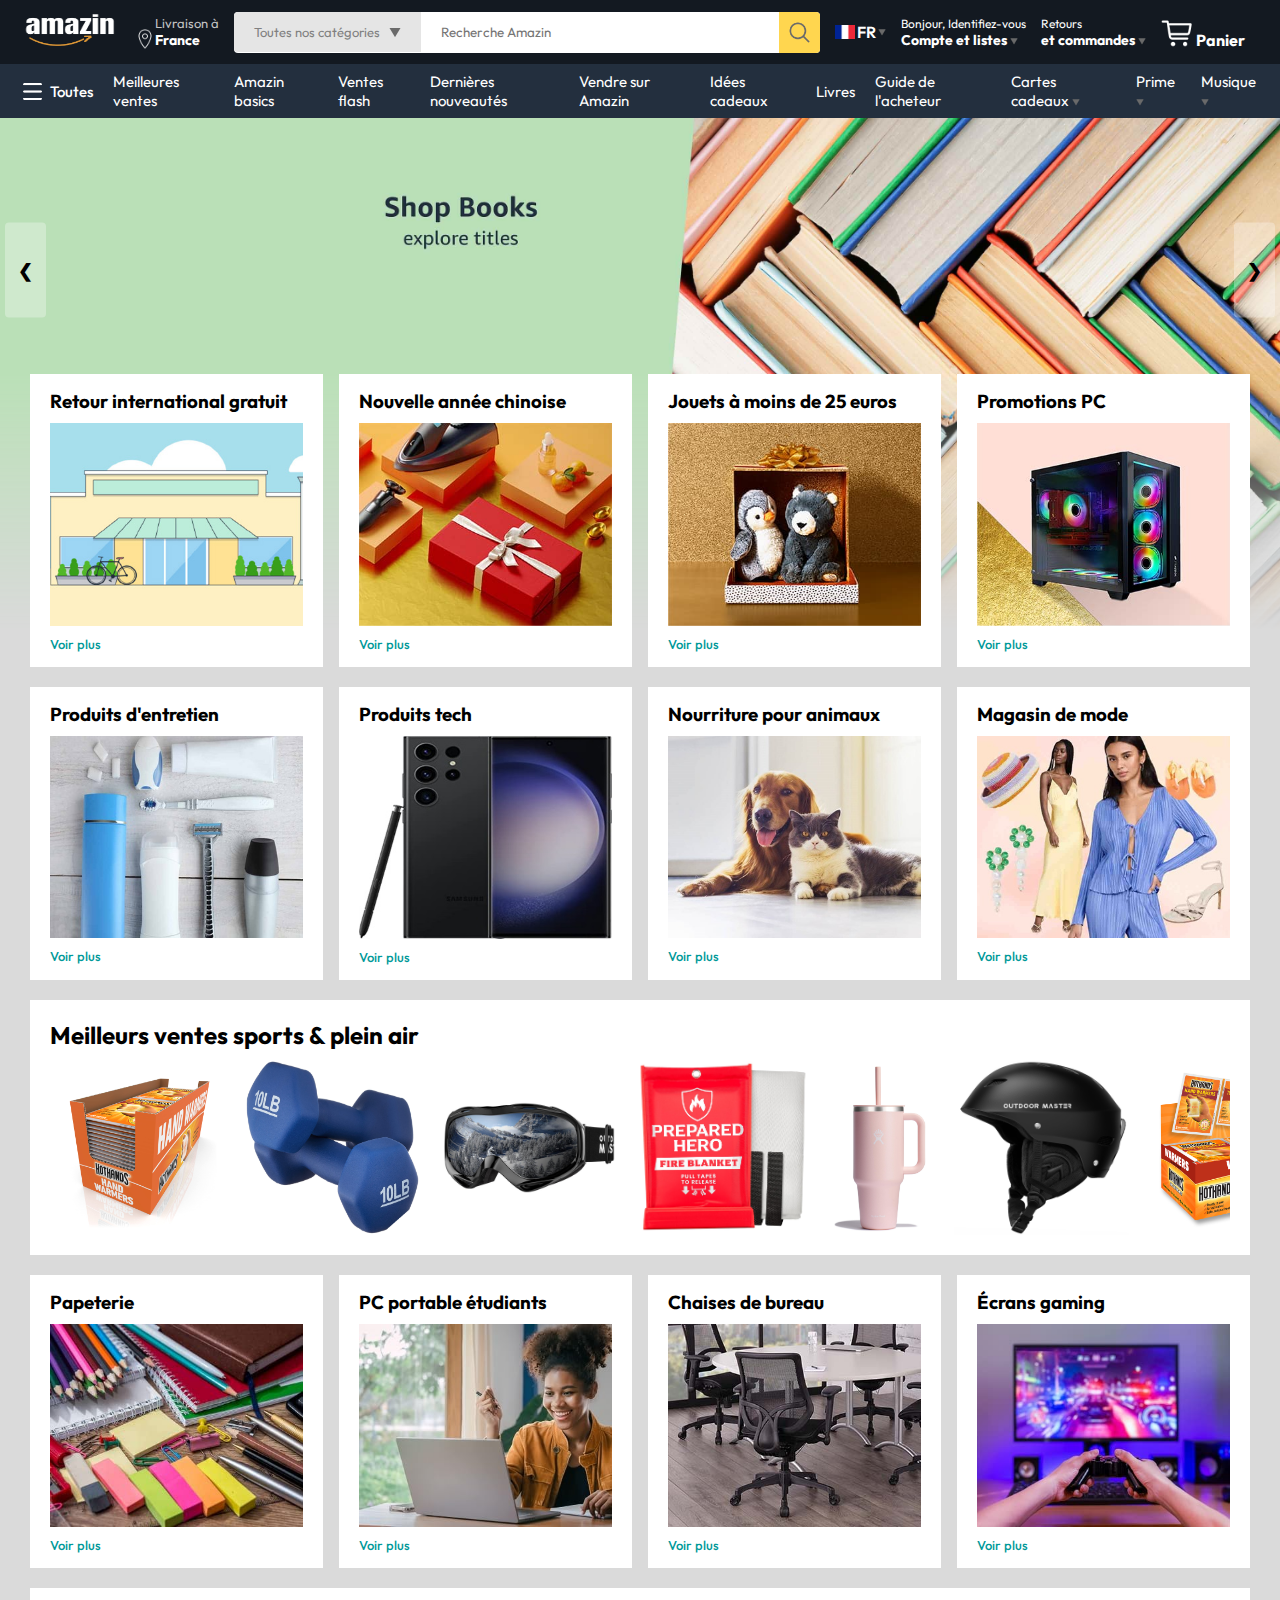
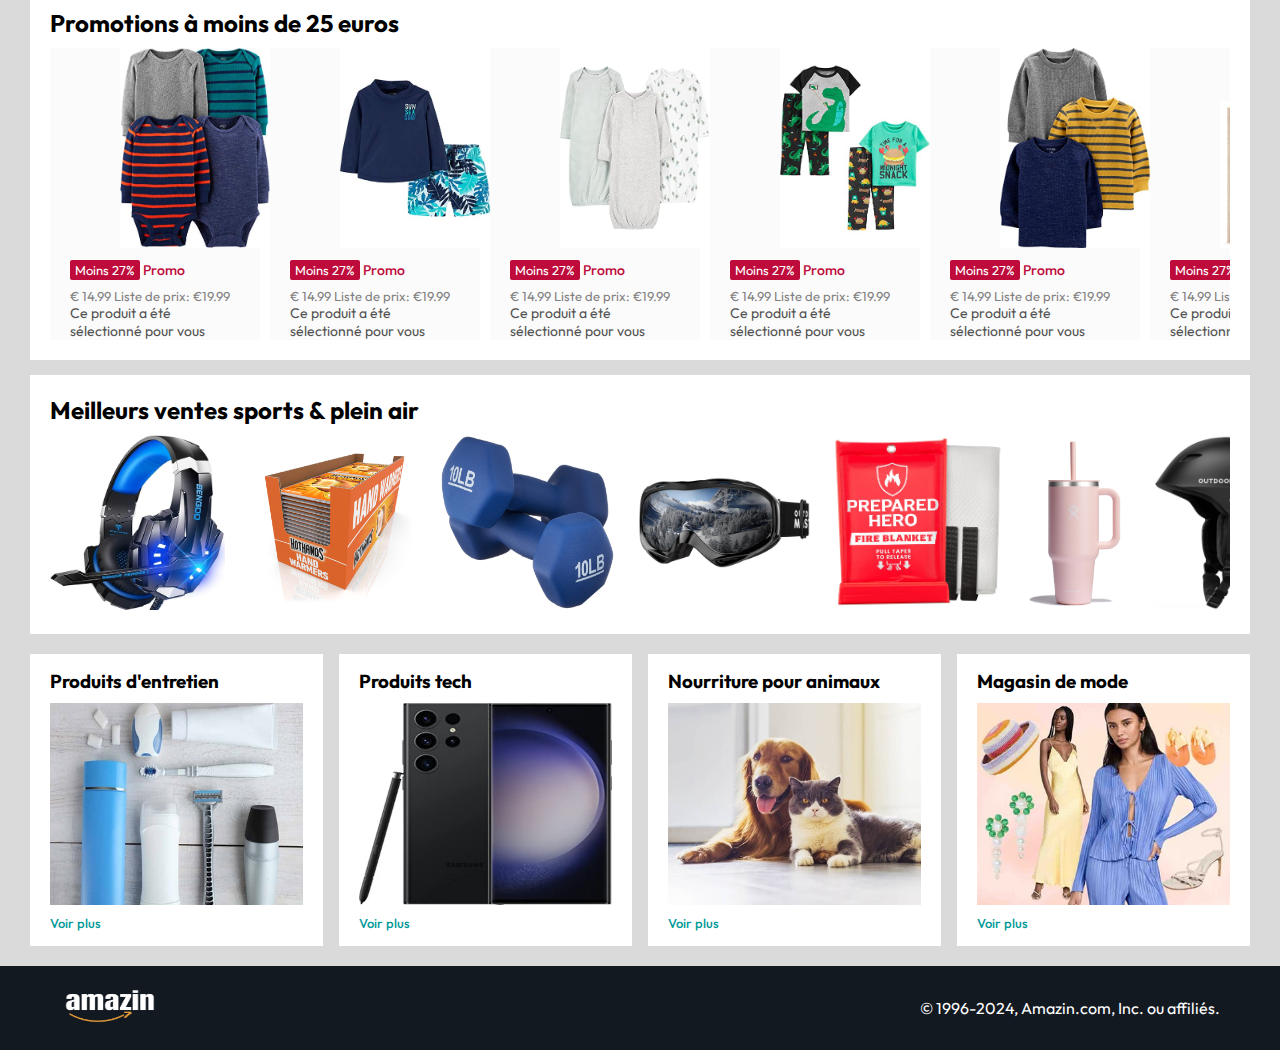
==== index.html @ aceb0869 "panier" ====
<!DOCTYPE html>
<html lang="fr">

<head>
    <meta charset="UTF-8">
    <meta name="viewport" content="width=device-width, initial-scale=1.0">
    <title>Amazin</title>
    <link rel="stylesheet" href="./assets/css/style.css">
    <script src="./assets/js/script.js" defer></script>
    <link rel="preconnect" href="https://fonts.googleapis.com">
    <link rel="preconnect" href="https://fonts.gstatic.com" crossorigin>
    <link
        href="https://fonts.googleapis.com/css2?family=Outfit:wght@100..900&family=Poppins:ital,wght@0,100;0,200;0,300;0,400;0,500;0,600;0,700;0,800;0,900;1,100;1,200;1,300;1,400;1,500;1,600;1,700;1,800;1,900&display=swap"
        rel="stylesheet">
</head>

<body>
    <nav>
        <a href="/"><img src="./assets/images/amazin_logo_white2.png" width="100px" height="40px" alt="Amazin Logo"></a>
        <div class="nav-country">
            <img src="./assets/images/location_icon.png" width="20px">
            <div>
                <p>Livraison à</p>
                <h1>France</h1>
            </div>
        </div>
        <div class="nav-search">
            <div class="nav-search-category">
                <p>Toutes nos catégories</p>
                <img src="./assets/images/dropdown_icon.png" height="12px">
            </div>
            <input type="text" class="nav-search-input" placeholder="Recherche Amazin">
            <img src="./assets/images/search_icon.png" class="nav-search-icon">
        </div>
        <div class="nav-language">
            <img src="./assets/images/fr_flag.png" width="20px" alt="">
            <p>FR</p>
            <img src="./assets/images/dropdown_icon.png" width="8px" alt="">
        </div>
        <div class="nav-text">
            <p>Bonjour, Identifiez-vous</p>
            <h1>Compte et listes <img src="./assets/images/dropdown_icon.png" width="8px" alt=""></h1>
        </div>
        <div class="nav-text">
            <p>Retours</p>
            <h1>et commandes <img src="./assets/images/dropdown_icon.png" width="8px" alt=""></h1>
        </div>
        <a href="/cart.html" class="nav-cart"><img src="./assets/images/add_cart_white.png" width="35px" alt=""> <h4>Panier</h4></a>
    </nav>
    <div class="nav-bottom">
        <div>
            <img src="./assets/images/menu_icon_slim.png" width="25px" alt="">
            <p>Toutes</p>
        </div>
        <p>Meilleures ventes</p>
        <p>Amazin basics</p>
        <p>Ventes flash</p>
        <p>Dernières nouveautés</p>
        <p>Vendre sur Amazin</p>
        <p>Idées cadeaux</p>
        <p>Livres</p>
        <p>Guide de l'acheteur</p>
        <p>Cartes cadeaux <img src="./assets/images/dropdown_icon.png" width="8px" alt=""></p>
        <p>Prime <img src="./assets/images/dropdown_icon.png" width="8px" alt=""></p>
        <p>Musique <img src="./assets/images/dropdown_icon.png" width="8px" alt=""></p>
    </div>
    <div class="header-slider">
        <a href="#" class="control-prev">&#10094;</a>
        <a href="#" class="control-next">&#10095;</a>
        <ul>
            <li><img src="./assets/images/header1.jpg" class="header-img" alt="image 1"></li>
            <li><img src="./assets/images/header2.jpg" class="header-img" alt="image 2"></li>
            <li><img src="./assets/images/header3.jpg" class="header-img" alt="image 3"></li>
            <li><img src="./assets/images/header4.jpg" class="header-img" alt="image 4"></li>
            <li><img src="./assets/images/header5.jpg" class="header-img" alt="image 5"></li>
            <li><img src="./assets/images/header6.jpg" class="header-img" alt="image 6"></li>
        </ul>
    </div>
    <div class="box-row header-box">
        <div class="box-col">
            <h3>Retour international gratuit</h3>
            <img src="./assets/images/box1-1.jpg" alt="retours">
            <a href="/">Voir plus</a>
        </div>
        <div class="box-col">
            <h3>Nouvelle année chinoise</h3>
            <img src="./assets/images/box1-2.jpg" alt="">
            <a href="/">Voir plus</a>
        </div>
        <div class="box-col">
            <h3>Jouets à moins de 25 euros</h3>
            <img src="./assets/images/box1-3.jpg" alt="">
            <a href="/">Voir plus</a>
        </div>
        <div class="box-col">
            <h3>Promotions PC</h3>
            <img src="./assets/images/box1-4.jpg" alt="">
            <a href="/">Voir plus</a>
        </div>
    </div>
    <div class="box-row">
        <div class="box-col">
            <h3>Produits d'entretien</h3>
            <img src="./assets/images/box2-1.jpg" alt="retours">
            <a href="/">Voir plus</a>
        </div>
        <div class="box-col">
            <h3>Produits tech</h3>
            <img src="./assets/images/box2-2.jpg" alt="">
            <a href="/">Voir plus</a>
        </div>
        <div class="box-col">
            <h3>Nourriture pour animaux</h3>
            <img src="./assets/images/box2-3.jpg" alt="">
            <a href="/">Voir plus</a>
        </div>
        <div class="box-col">
            <h3>Magasin de mode</h3>
            <img src="./assets/images/box2-4.jpg" alt="">
            <a href="/">Voir plus</a>
        </div>
    </div>
    
    <div class="product-slider">
        <h2>Meilleurs ventes sports & plein air</h2>
        <div class="products">
            <img src="./assets/images/product1-1.jpg" alt="">
            <img src="./assets/images/product1-2.jpg" alt="">
            <img src="./assets/images/product1-3.jpg" alt="">
            <img src="./assets/images/product1-4.jpg" alt="">
            <img src="./assets/images/product1-5.jpg" alt="">
            <img src="./assets/images/product1-6.jpg" alt="">
            <img src="./assets/images/product1-7.jpg" alt="">
            <img src="./assets/images/product1-8.jpg" alt="">
            <img src="./assets/images/product1-9.jpg" alt="">
            <img src="./assets/images/product1-10.jpg" alt="">
            <img src="./assets/images/product1-11.jpg" alt="">
            <img src="./assets/images/product1-1.jpg" alt="">
            <img src="./assets/images/product1-2.jpg" alt="">
            <img src="./assets/images/product1-3.jpg" alt="">
            <img src="./assets/images/product1-4.jpg" alt="">
            <img src="./assets/images/product1-5.jpg" alt="">
            <img src="./assets/images/product1-6.jpg" alt="">
            <img src="./assets/images/product1-7.jpg" alt="">
            <img src="./assets/images/product1-8.jpg" alt="">
            <img src="./assets/images/product1-9.jpg" alt="">
            <img src="./assets/images/product1-10.jpg" alt="">
            <img src="./assets/images/product1-11.jpg" alt="">
        </div>
    </div>

    <div class="box-row">
        <div class="box-col">
            <h3>Papeterie</h3>
            <img src="./assets/images/box3-1.jpg" alt="retours">
            <a href="/">Voir plus</a>
        </div>
        <div class="box-col">
            <h3>PC portable étudiants</h3>
            <img src="./assets/images/box3-2.jpg" alt="">
            <a href="/">Voir plus</a>
        </div>
        <div class="box-col">
            <h3>Chaises de bureau</h3>
            <img src="./assets/images/box3-3.jpg" alt="">
            <a href="/">Voir plus</a>
        </div>
        <div class="box-col">
            <h3>Écrans gaming</h3>
            <img src="./assets/images/box3-4.jpg" alt="">
            <a href="/">Voir plus</a>
        </div>
    </div>
    <div class="products-slider-with-price">
        <h2>Promotions à moins de 25 euros</h2>
        <div class="products">
            <div class="product-card">
                <div class="product-img-container">
                    <img src="./assets/images/product2-1.jpg" alt="">
                </div>
                <div class="product-offer">
                    <p>Moins 27%</p> <span>Promo</span>
                </div>
                <p class="product-price">€ <span>14.99</span> Liste de prix: €19.99</p>
                <h4>Ce produit a été sélectionné pour vous</h4>
            </div>
            <div class="product-card">
                <div class="product-img-container">
                    <img src="./assets/images/product2-2.jpg" alt="">
                </div>
                <div class="product-offer">
                    <p>Moins 27%</p> <span>Promo</span>
                </div>
                <p class="product-price">€ <span>14.99</span> Liste de prix: €19.99</p>
                <h4>Ce produit a été sélectionné pour vous</h4>
            </div>
            <div class="product-card">
                <div class="product-img-container">
                    <img src="./assets/images/product2-3.jpg" alt="">
                </div>
                <div class="product-offer">
                    <p>Moins 27%</p> <span>Promo</span>
                </div>
                <p class="product-price">€ <span>14.99</span> Liste de prix: €19.99</p>
                <h4>Ce produit a été sélectionné pour vous</h4>
            </div>
            <div class="product-card">
                <div class="product-img-container">
                    <img src="./assets/images/product2-4.jpg" alt="">
                </div>
                <div class="product-offer">
                    <p>Moins 27%</p> <span>Promo</span>
                </div>
                <p class="product-price">€ <span>14.99</span> Liste de prix: €19.99</p>
                <h4>Ce produit a été sélectionné pour vous</h4>
            </div>
            <div class="product-card">
                <div class="product-img-container">
                    <img src="./assets/images/product2-5.jpg" alt="">
                </div>
                <div class="product-offer">
                    <p>Moins 27%</p> <span>Promo</span>
                </div>
                <p class="product-price">€ <span>14.99</span> Liste de prix: €19.99</p>
                <h4>Ce produit a été sélectionné pour vous</h4>
            </div>
            <div class="product-card">
                <div class="product-img-container">
                    <img src="./assets/images/product2-6.jpg" alt="">
                </div>
                <div class="product-offer">
                    <p>Moins 27%</p> <span>Promo</span>
                </div>
                <p class="product-price">€ <span>14.99</span> Liste de prix: €19.99</p>
                <h4>Ce produit a été sélectionné pour vous</h4>
            </div>
            <div class="product-card">
                <div class="product-img-container">
                    <img src="./assets/images/product2-7.jpg" alt="">
                </div>
                <div class="product-offer">
                    <p>Moins 27%</p> <span>Promo</span>
                </div>
                <p class="product-price">€ <span>14.99</span> Liste de prix: €19.99</p>
                <h4>Ce produit a été sélectionné pour vous</h4>
            </div>
            <div class="product-card">
                <div class="product-img-container">
                    <img src="./assets/images/product2-8.jpg" alt="">
                </div>
                <div class="product-offer">
                    <p>Moins 27%</p> <span>Promo</span>
                </div>
                <p class="product-price">€ <span>14.99</span> Liste de prix: €19.99</p>
                <h4>Ce produit a été sélectionné pour vous</h4>
            </div>
            <div class="product-card">
                <div class="product-img-container">
                    <img src="./assets/images/product2-9.jpg" alt="">
                </div>
                <div class="product-offer">
                    <p>Moins 27%</p> <span>Promo</span>
                </div>
                <p class="product-price">€ <span>14.99</span> Liste de prix: €19.99</p>
                <h4>Ce produit a été sélectionné pour vous</h4>
            </div>
            <div class="product-card">
                <div class="product-img-container">
                    <img src="./assets/images/product2-10.jpg" alt="">
                </div>
                <div class="product-offer">
                    <p>Moins 27%</p> <span>Promo</span>
                </div>
                <p class="product-price">€ <span>14.99</span> Liste de prix: €19.99</p>
                <h4>Ce produit a été sélectionné pour vous</h4>
            </div>
            <div class="product-card">
                <div class="product-img-container">
                    <img src="./assets/images/product2-11.jpg" alt="">
                </div>
                <div class="product-offer">
                    <p>Moins 27%</p> <span>Promo</span>
                </div>
                <p class="product-price">€ <span>14.99</span> Liste de prix: €19.99</p>
                <h4>Ce produit a été sélectionné pour vous</h4>
            </div>
            <div class="product-card">
                <div class="product-img-container">
                    <img src="./assets/images/product2-12.jpg" alt="">
                </div>
                <div class="product-offer">
                    <p>Moins 27%</p> <span>Promo</span>
                </div>
                <p class="product-price">€ <span>14.99</span> Liste de prix: €19.99</p>
                <h4>Ce produit a été sélectionné pour vous</h4>
            </div>
           
        </div>       
    </div>
    <div class="product-slider">
        <h2>Meilleurs ventes sports & plein air</h2>
        <div class="products">
            <a href="/product.html">
            <img src="./assets/images/product_img.jpg" alt="">
            </a>
            <img src="./assets/images/product1-1.jpg" alt="">
            <img src="./assets/images/product1-2.jpg" alt="">
            <img src="./assets/images/product1-3.jpg" alt="">
            <img src="./assets/images/product1-4.jpg" alt="">
            <img src="./assets/images/product1-5.jpg" alt="">
            <img src="./assets/images/product1-6.jpg" alt="">
            <img src="./assets/images/product1-7.jpg" alt="">
            <img src="./assets/images/product1-8.jpg" alt="">
            <img src="./assets/images/product1-9.jpg" alt="">
            <img src="./assets/images/product1-10.jpg" alt="">
            <img src="./assets/images/product1-11.jpg" alt="">
            <img src="./assets/images/product1-1.jpg" alt="">
            <img src="./assets/images/product1-2.jpg" alt="">
            <img src="./assets/images/product1-3.jpg" alt="">
            <img src="./assets/images/product1-4.jpg" alt="">
            <img src="./assets/images/product1-5.jpg" alt="">
            <img src="./assets/images/product1-6.jpg" alt="">
            <img src="./assets/images/product1-7.jpg" alt="">
            <img src="./assets/images/product1-8.jpg" alt="">
            <img src="./assets/images/product1-9.jpg" alt="">
            <img src="./assets/images/product1-10.jpg" alt="">
            <img src="./assets/images/product1-11.jpg" alt="">
        </div>
    </div>
    <div class="box-row">
        <div class="box-col">
            <h3>Produits d'entretien</h3>
            <img src="./assets/images/box2-1.jpg" alt="retours">
            <a href="/">Voir plus</a>
        </div>
        <div class="box-col">
            <h3>Produits tech</h3>
            <img src="./assets/images/box2-2.jpg" alt="">
            <a href="/">Voir plus</a>
        </div>
        <div class="box-col">
            <h3>Nourriture pour animaux</h3>
            <img src="./assets/images/box2-3.jpg" alt="">
            <a href="/">Voir plus</a>
        </div>
        <div class="box-col">
            <h3>Magasin de mode</h3>
            <img src="./assets/images/box2-4.jpg" alt="">
            <a href="/">Voir plus</a>
        </div>
    </div>
    <footer>
        <a href="/"><img src="./assets/images/amazin_logo_white2.png" width="100px" height="40px" alt="Amazin Logo"></a>
        <p>© 1996-2024, Amazin.com, Inc. ou affiliés.</p>
    </footer>

</body>

</html>
---- assets/css/style.css ----
* {
    margin: 0;
    padding: 0;
    box-sizing: border-box;
    font-family: "Outfit", sans-serif;
}

html{
    scroll-behavior: smooth;
}

body{
    background-color: #dadada;
}

nav{
    display: flex;
    align-items: center;
    justify-content: space-between;
    background-color: #131921;
    padding: 10px 20px;
    color: #fff;
}

a{
    text-decoration: none;
    color: inherit;
}

.nav-country{
    display: flex;
    align-items: end;
    margin-left: 15px;
    font-size: 13px;
    color:#c4c4c4;
}

.nav-country h1{
    font-size: 14px;
    color:#fff;
    cursor: pointer;
}

.nav-search{
    flex: 1;
    display:flex;
    align-items: center;
    background: #fff;
    color:grey;
    max-width: 1000px;
    border-radius: 4px;
    margin-left: 15px;
}

.nav-search-category{
    display: flex;
    align-items: center;
    padding: 12px 20px;
    gap: 5px;
    background: #e5e5e5;
    border-radius: 4px 0 0 4px;
    cursor: pointer;
}

.nav-search-category p{
    font-size: 13px;
    width: 130px;
}

.nav-search-input{
    border: none;
    outline: none;
    padding-left: 20px;
    width:100%;
}

.nav-search-icon{
    max-width: 41px;
    padding: 8px;
    background: #ffd64f;
    border-radius: 0 4px 4px 0;
}

.nav-language{
    display: flex;
    align-items: center;
    gap: 2px;
    font-weight: 600;
    margin-left: 15px;
    cursor: pointer;
}

.nav-text{
    margin-left: 15px;
    cursor: pointer;
}

.nav-text p{
    font-size: 12px;;
}

.nav-text h1{
    font-size: 14px;
}

.nav-cart{
    display: flex;
    align-items: end;
    margin: 0 15px;
    cursor: pointer;
}

.nav-bottom{
    display: flex;
    align-items: center;
    gap: 20px;
    padding: 8px 20px;
    background:  #232f3e;
    color: #fff;
    font-size: 15px;
    cursor: pointer;
}

.nav-bottom div{
    display: flex;
    align-items: center;
    gap: 5px;
    font-weight: 500;
}

.header-slider ul{
    display: flex;
    list-style: none;
    overflow-y: hidden;


}

.header-slider a{
    position: absolute;
    top:30%;
    z-index:1;
    transform: translateY(-50%);
    font-size: 50px;
    padding: 4vh 1vw;
    background: #ffffff4f;
    color:#000000;
    text-decoration: none;
    border-radius: 4px;
    font-weight: 600;
    font-size: 18px;
    cursor: pointer;
}
.control-prev{
    left:5px;

}
.control-next{
    right:5px;

}

.header-img{
    width: 100%;
    mask-image: linear-gradient(to bottom, #000000 50%, transparent 100%);
}

.header-slider ul img {
    display: none;
}

.header-slider ul img.displaySlide {
    display: block;
}

.box-row{
    display: flex;
    flex-wrap: wrap;
    row-gap: 20px;
    justify-content: space-between;
    margin: 20px 30px;
}

.box-col{
    display: flex;
    flex-direction: column;
    gap: 10px;
    padding: 15px 20px;
    background: #fff;
    max-width: 24%;
    min-width: 200px;
    z-index:1;
}

.box-col a{
    font-size:  13px;
    color: #009999;
    font-weight: 500;
}

.header-box{
    margin-top: -20vw;
}

.product-slider{
    background: #fff;
    margin: 0 30px;
    padding: 20px;
    margin-bottom: 15px;
}

.product-slider .products{
    display: flex;
    overflow-x: auto;
    gap: 20px;
    margin-top: 10px;
}

.product-slider .products img{
    width: 175px;
    max-height: 175px;
}

.product-slider .products::-webkit-scrollbar{
    display: none;
}

.products-slider-with-price{
    background: #fff;
    margin:0 30px;
    padding: 20px;
    margin-bottom: 15px;  
}

.products-slider-with-price .products{
    display: flex;
    overflow-x: auto;
    gap: 10px;
    margin-top: 10px;
}

.products-slider-with-price .products::-webkit-scrollbar{
    display: none;
}

.product-card{
    display: flex;
    flex-direction: column;
    justify-content: end;
    min-width: 210px;
    background: #fbfbfb;
    padding: 0 20px;
}

.product-card img{
    width: 150px;
    margin: 0 50px;
}

.product-offer p{
    background-color: #be0b3b;
    color: #fff;
    display: inline-block;
    padding: 2px 5px;
    border-radius: 2px;
    margin: 8px 0;
    font-size: 13px;
}

.product-offer span{
    color: #be0b3b;
    font-weight: 500;
    font-size: 14px;
}

.product-price{
    color: grey;
    font-size: 13px;
}

.product-card h4{
    color: #525252;
    font-size: 14px;
    font-weight: 400;
}

footer{
    display: flex;
    justify-content: space-between;
    align-items: center;
    color: #fff;
    background: #131921;
    padding: 20px 60px;
}
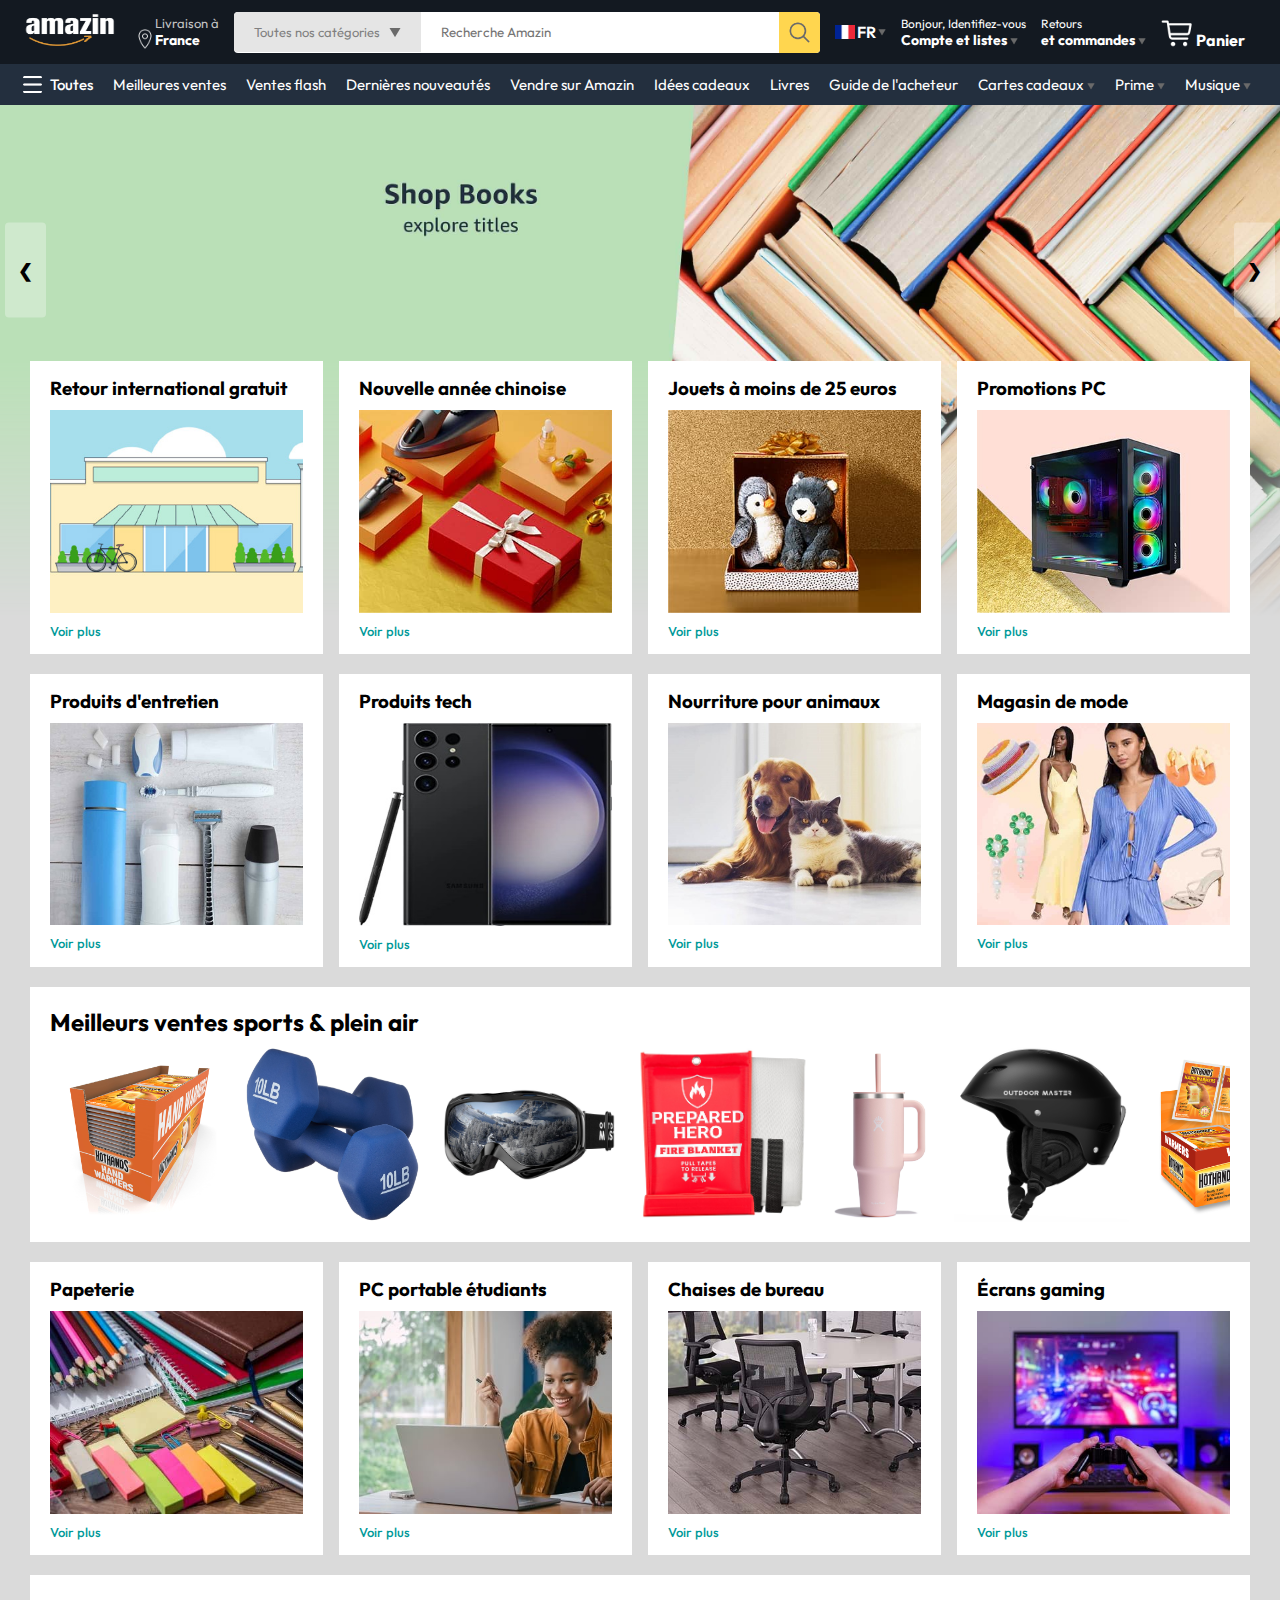
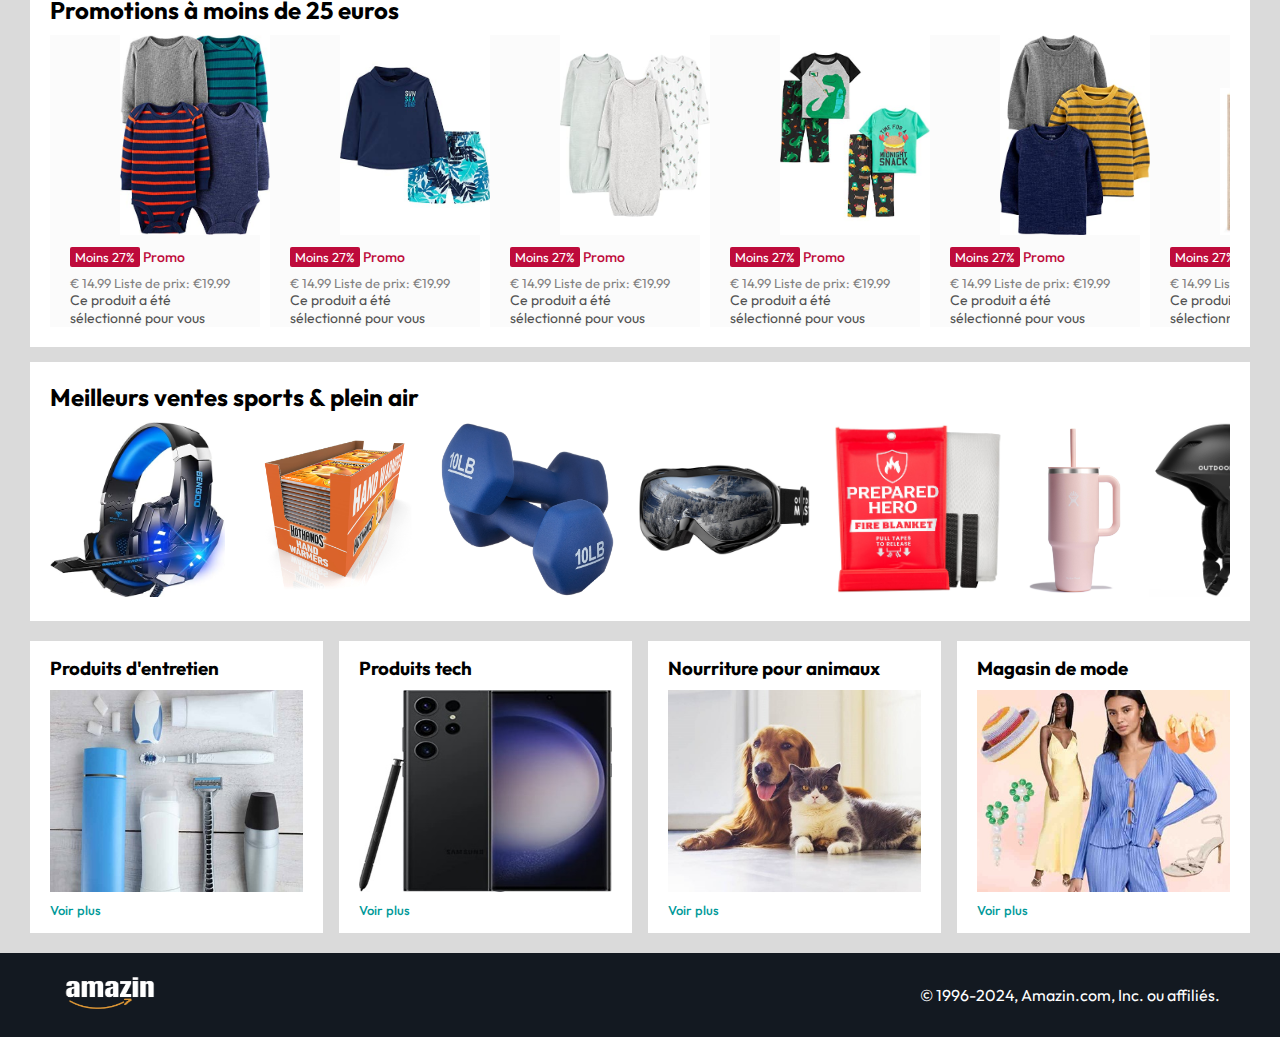
==== commit 05d972b3: "mediaquery" ====
--- a/index.html
+++ b/index.html
@@ -38,13 +38,14 @@
             <img src="./assets/images/dropdown_icon.png" width="8px" alt="">
         </div>
         <div class="nav-text">
-            <p>Bonjour, Identifiez-vous</p>
+            <p><a href="/signin.html">Bonjour, Identifiez-vous</a></p>
             <h1>Compte et listes <img src="./assets/images/dropdown_icon.png" width="8px" alt=""></h1>
         </div>
         <div class="nav-text">
             <p>Retours</p>
             <h1>et commandes <img src="./assets/images/dropdown_icon.png" width="8px" alt=""></h1>
         </div>
+        <a href="/signin.html" class="mobile-user-icon" style="display: none"><img src="./assets/images/user.png" alt=""></a>
         <a href="/cart.html" class="nav-cart"><img src="./assets/images/add_cart_white.png" width="35px" alt=""> <h4>Panier</h4></a>
     </nav>
     <div class="nav-bottom">
@@ -53,7 +54,6 @@
             <p>Toutes</p>
         </div>
         <p>Meilleures ventes</p>
-        <p>Amazin basics</p>
         <p>Ventes flash</p>
         <p>Dernières nouveautés</p>
         <p>Vendre sur Amazin</p>
--- a/assets/css/style.css
+++ b/assets/css/style.css
@@ -5,15 +5,15 @@
     font-family: "Outfit", sans-serif;
 }
 
-html{
+html {
     scroll-behavior: smooth;
 }
 
-body{
+body {
     background-color: #dadada;
 }
 
-nav{
+nav {
     display: flex;
     align-items: center;
     justify-content: space-between;
@@ -22,37 +22,37 @@
     color: #fff;
 }
 
-a{
+a {
     text-decoration: none;
     color: inherit;
 }
 
-.nav-country{
+.nav-country {
     display: flex;
     align-items: end;
     margin-left: 15px;
     font-size: 13px;
-    color:#c4c4c4;
-}
-
-.nav-country h1{
+    color: #c4c4c4;
+}
+
+.nav-country h1 {
     font-size: 14px;
-    color:#fff;
-    cursor: pointer;
-}
-
-.nav-search{
+    color: #fff;
+    cursor: pointer;
+}
+
+.nav-search {
     flex: 1;
-    display:flex;
+    display: flex;
     align-items: center;
     background: #fff;
-    color:grey;
+    color: grey;
     max-width: 1000px;
     border-radius: 4px;
     margin-left: 15px;
 }
 
-.nav-search-category{
+.nav-search-category {
     display: flex;
     align-items: center;
     padding: 12px 20px;
@@ -62,26 +62,26 @@
     cursor: pointer;
 }
 
-.nav-search-category p{
+.nav-search-category p {
     font-size: 13px;
     width: 130px;
 }
 
-.nav-search-input{
+.nav-search-input {
     border: none;
     outline: none;
     padding-left: 20px;
-    width:100%;
-}
-
-.nav-search-icon{
+    width: 100%;
+}
+
+.nav-search-icon {
     max-width: 41px;
     padding: 8px;
     background: #ffd64f;
     border-radius: 0 4px 4px 0;
 }
 
-.nav-language{
+.nav-language {
     display: flex;
     align-items: center;
     gap: 2px;
@@ -90,45 +90,46 @@
     cursor: pointer;
 }
 
-.nav-text{
+.nav-text {
     margin-left: 15px;
     cursor: pointer;
 }
 
-.nav-text p{
-    font-size: 12px;;
-}
-
-.nav-text h1{
+.nav-text p {
+    font-size: 12px;
+    ;
+}
+
+.nav-text h1 {
     font-size: 14px;
 }
 
-.nav-cart{
+.nav-cart {
     display: flex;
     align-items: end;
     margin: 0 15px;
     cursor: pointer;
 }
 
-.nav-bottom{
+.nav-bottom {
     display: flex;
     align-items: center;
     gap: 20px;
     padding: 8px 20px;
-    background:  #232f3e;
+    background: #232f3e;
     color: #fff;
     font-size: 15px;
     cursor: pointer;
 }
 
-.nav-bottom div{
+.nav-bottom div {
     display: flex;
     align-items: center;
     gap: 5px;
     font-weight: 500;
 }
 
-.header-slider ul{
+.header-slider ul {
     display: flex;
     list-style: none;
     overflow-y: hidden;
@@ -136,31 +137,33 @@
 
 }
 
-.header-slider a{
+.header-slider a {
     position: absolute;
-    top:30%;
-    z-index:1;
+    top: 30%;
+    z-index: 1;
     transform: translateY(-50%);
     font-size: 50px;
     padding: 4vh 1vw;
     background: #ffffff4f;
-    color:#000000;
+    color: #000000;
     text-decoration: none;
     border-radius: 4px;
     font-weight: 600;
     font-size: 18px;
     cursor: pointer;
 }
-.control-prev{
-    left:5px;
-
-}
-.control-next{
-    right:5px;
-
-}
-
-.header-img{
+
+.control-prev {
+    left: 5px;
+
+}
+
+.control-next {
+    right: 5px;
+
+}
+
+.header-img {
     width: 100%;
     mask-image: linear-gradient(to bottom, #000000 50%, transparent 100%);
 }
@@ -173,7 +176,7 @@
     display: block;
 }
 
-.box-row{
+.box-row {
     display: flex;
     flex-wrap: wrap;
     row-gap: 20px;
@@ -181,7 +184,7 @@
     margin: 20px 30px;
 }
 
-.box-col{
+.box-col {
     display: flex;
     flex-direction: column;
     gap: 10px;
@@ -189,61 +192,61 @@
     background: #fff;
     max-width: 24%;
     min-width: 200px;
-    z-index:1;
-}
-
-.box-col a{
-    font-size:  13px;
+    z-index: 1;
+}
+
+.box-col a {
+    font-size: 13px;
     color: #009999;
     font-weight: 500;
 }
 
-.header-box{
+.header-box {
     margin-top: -20vw;
 }
 
-.product-slider{
+.product-slider {
     background: #fff;
     margin: 0 30px;
     padding: 20px;
     margin-bottom: 15px;
 }
 
-.product-slider .products{
+.product-slider .products {
     display: flex;
     overflow-x: auto;
     gap: 20px;
     margin-top: 10px;
 }
 
-.product-slider .products img{
+.product-slider .products img {
     width: 175px;
     max-height: 175px;
 }
 
-.product-slider .products::-webkit-scrollbar{
+.product-slider .products::-webkit-scrollbar {
     display: none;
 }
 
-.products-slider-with-price{
+.products-slider-with-price {
     background: #fff;
-    margin:0 30px;
+    margin: 0 30px;
     padding: 20px;
-    margin-bottom: 15px;  
-}
-
-.products-slider-with-price .products{
+    margin-bottom: 15px;
+}
+
+.products-slider-with-price .products {
     display: flex;
     overflow-x: auto;
     gap: 10px;
     margin-top: 10px;
 }
 
-.products-slider-with-price .products::-webkit-scrollbar{
+.products-slider-with-price .products::-webkit-scrollbar {
     display: none;
 }
 
-.product-card{
+.product-card {
     display: flex;
     flex-direction: column;
     justify-content: end;
@@ -252,12 +255,12 @@
     padding: 0 20px;
 }
 
-.product-card img{
+.product-card img {
     width: 150px;
     margin: 0 50px;
 }
 
-.product-offer p{
+.product-offer p {
     background-color: #be0b3b;
     color: #fff;
     display: inline-block;
@@ -267,24 +270,24 @@
     font-size: 13px;
 }
 
-.product-offer span{
+.product-offer span {
     color: #be0b3b;
     font-weight: 500;
     font-size: 14px;
 }
 
-.product-price{
+.product-price {
     color: grey;
     font-size: 13px;
 }
 
-.product-card h4{
+.product-card h4 {
     color: #525252;
     font-size: 14px;
     font-weight: 400;
 }
 
-footer{
+footer {
     display: flex;
     justify-content: space-between;
     align-items: center;
@@ -294,3 +297,114 @@
 }
 
 
+/* ---------- media query ---------- */
+
+@media only screen and (max-width: 900px) {
+
+    nav {
+        flex-wrap: wrap;
+    }
+
+    .nav-search {
+        order: 7;
+        margin: 15px 0 5px;
+        min-width: 300px;
+        
+    }
+
+    .box-col {
+        max-width: 48%;
+    }
+
+    .nav-bottom{
+        display:flex;
+        align-items: center;
+        font-size: 10px;
+        gap: 10px;
+        overflow-x: scroll;
+    }
+
+}
+
+@media only screen and (max-width: 600px) {
+
+    .nav-country {
+        display: none;
+    }
+
+    .nav-language{
+        display: none;
+    }
+
+    .nav-text{
+        display: none;
+    }
+
+ /*    .nav-bottom{
+        display:flex;
+        align-items: center;
+        font-size: 10px;
+        gap: 10px;
+        overflow-x: scroll;
+    } */
+
+    .nav-bottom::-webkit-scrollbar{
+        display: none;
+    }
+
+    .nav-bottom p{
+        text-wrap: nowrap;
+    }
+
+    .mobile-user-icon{
+        display: flex !important;
+        flex: 1;
+        justify-content: flex-end;
+    }
+
+    .mobile-user-icon img{
+        width: 25px;
+    }
+
+    nav{
+        padding: 8px;
+    }
+
+    .nav-search-category p{
+        width:fit-content;
+        font-size: 12px;
+        padding: 0px 0px;
+    }
+
+    .nav-search-icon{
+        padding: 6px 0;
+    }
+
+    .nav-cart h4{
+        display: none;
+    }
+
+    .nav-cart img{
+        width: 30px;
+    }
+
+    .header-slider a{
+        top: 35%;
+        padding: 2vh 1vw;
+        font-size: 15px;
+    }
+
+    .box-col{
+        max-width: 100%;
+        width: 100%;
+
+    }
+
+    footer{
+        justify-content: center;
+        flex-direction: column;
+        font-size: 10px;
+    }
+
+
+}